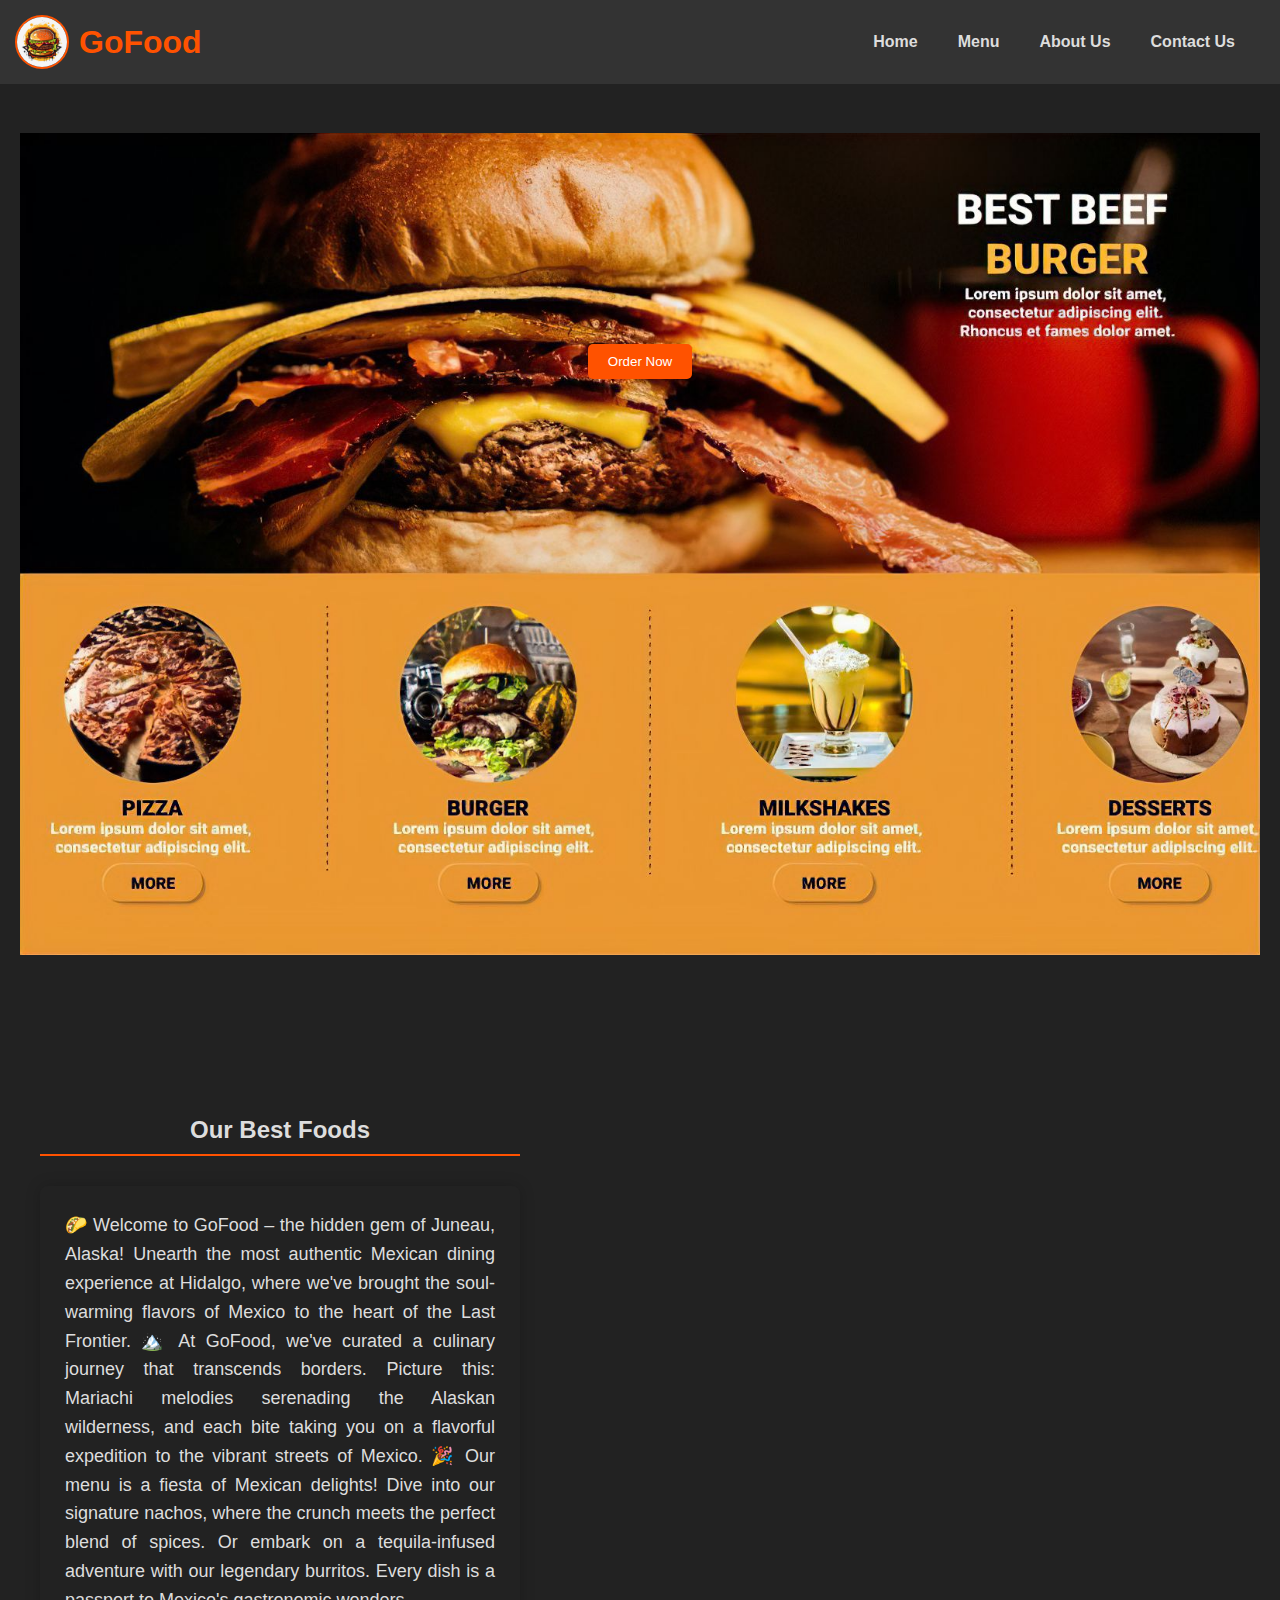
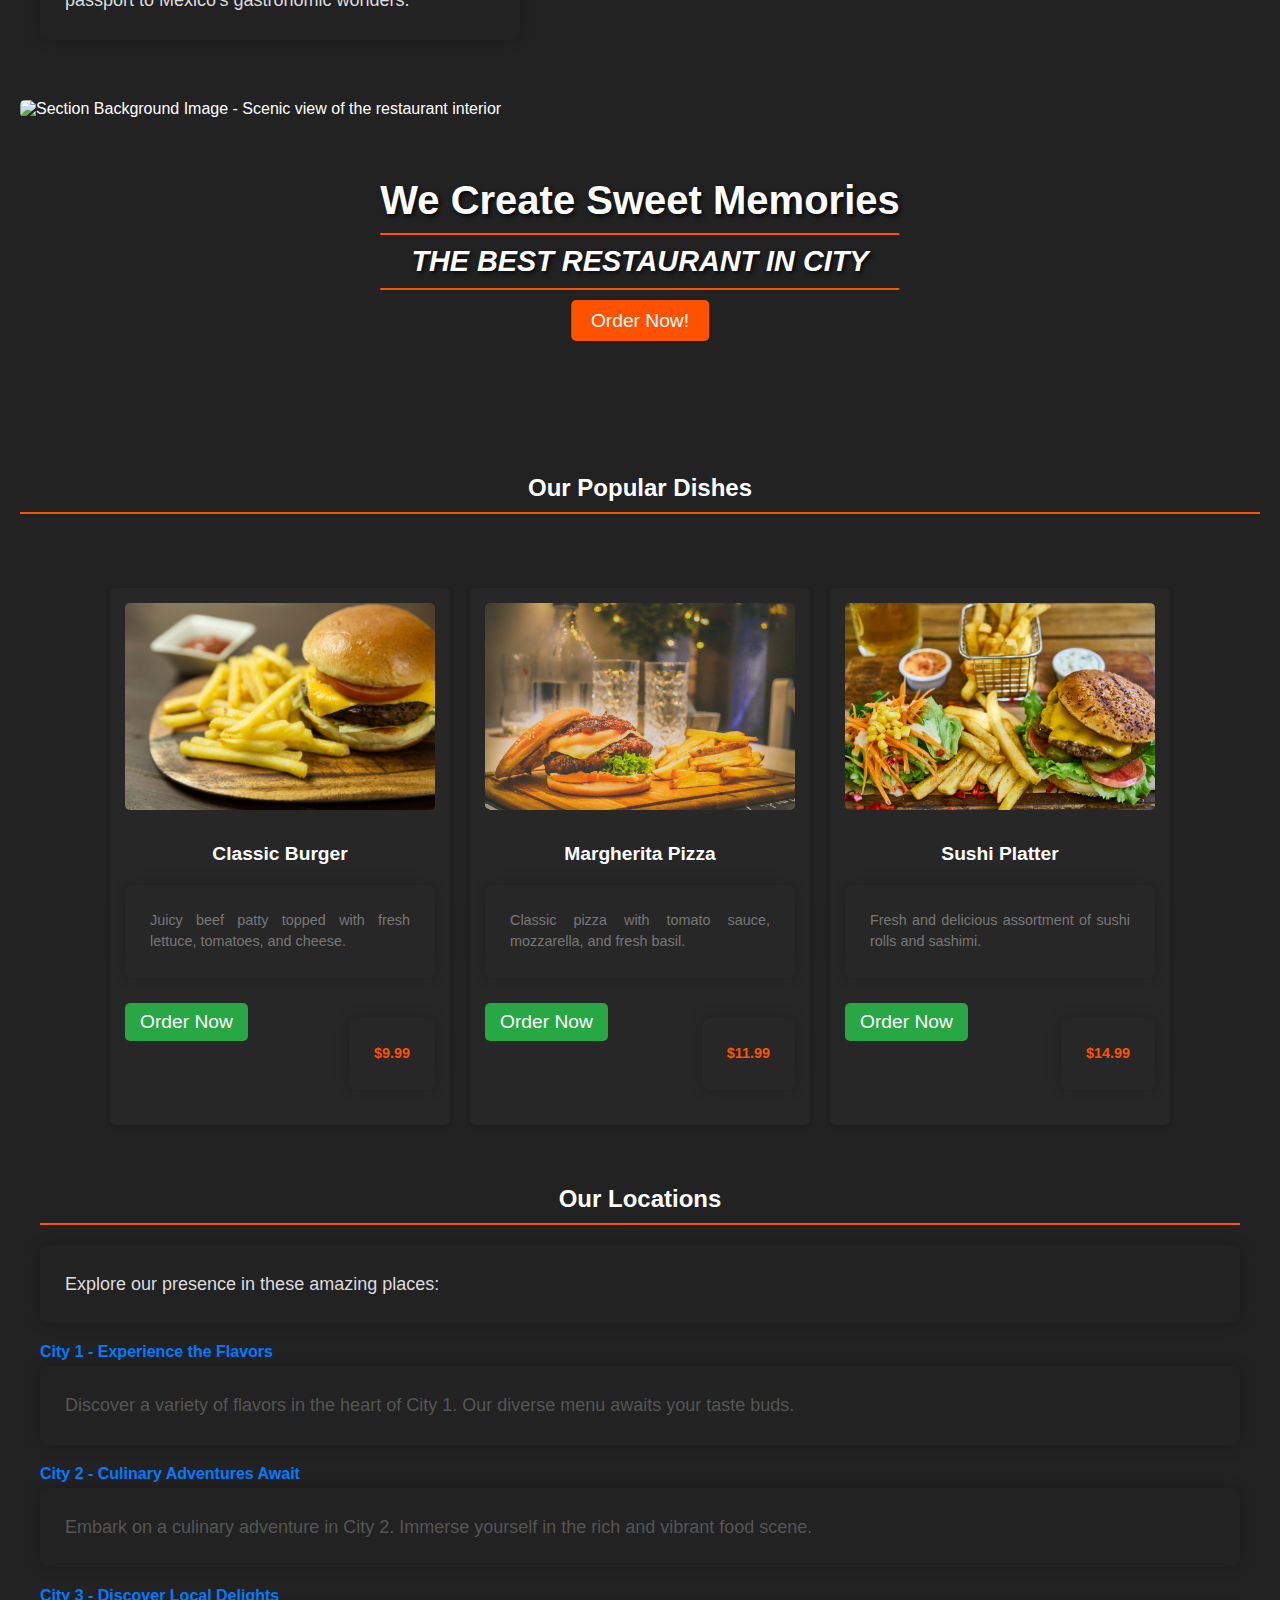
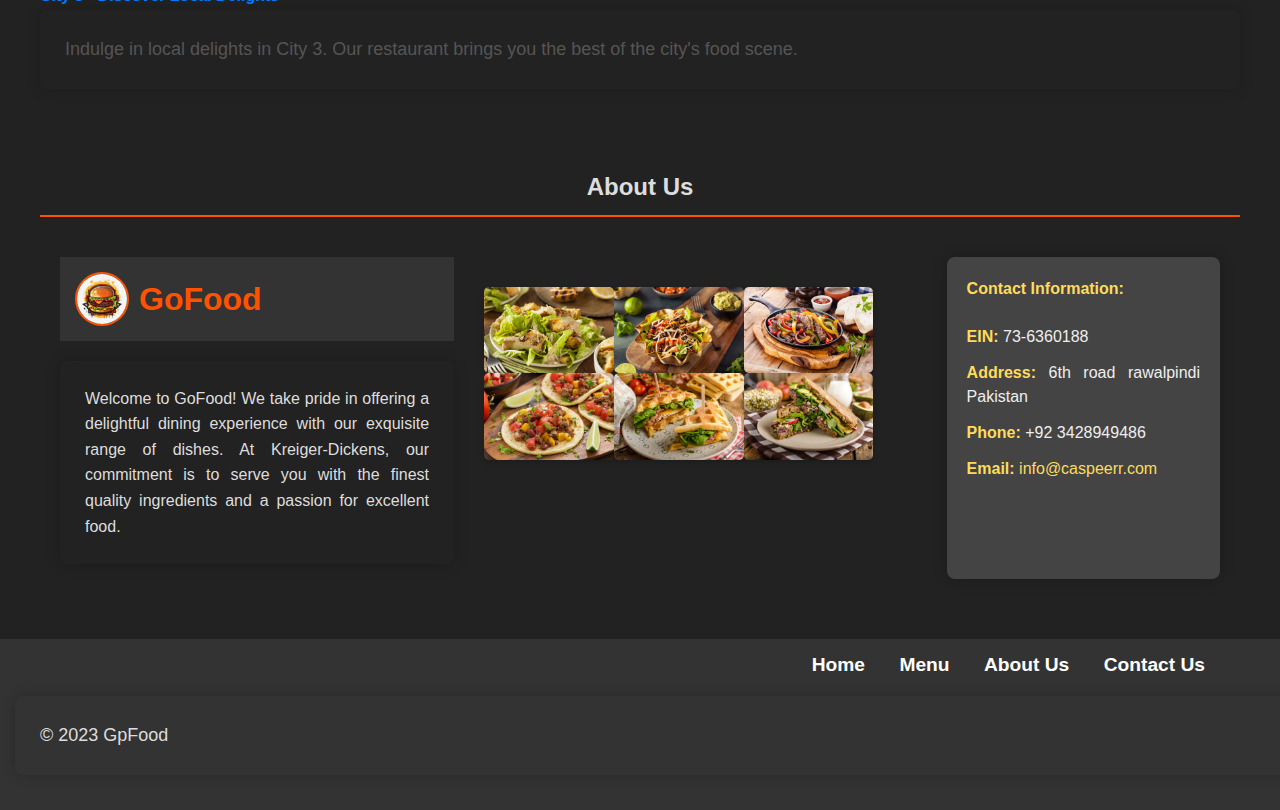
==== index.html @ 22340304 "GoFood - Delicious Food Delivered" ====
<!DOCTYPE html>
<html lang="en">
  <head>
    <meta charset="UTF-8" />
    <meta name="viewport" content="width=device-width, initial-scale=1.0" />
    <meta
      name="keywords"
      content="GoFood, food delivery, online ordering, 
    delicious food, restaurant, burger, pizza, sushi, fast food, Rawalpindi, 
    order now, reservation, contact us, special offers, pizza deals, sushi delivery, 
    online food ordering, culinary experience"
    />
    <meta
      name="description"
      content="Order food online from GoFood, one of the finest takeaways. 
      Explore our menu for delicious and mouth-watering dishes. Enjoy a delightful dining experience."
    />
    <title>GoFood - Delicious Food Delivered</title>
    <link rel="stylesheet" href="index.css" />
    <script src="script.js"></script>
  </head>
  <body>
    <header>
      <div class="logo">
        
        <img
          src="/images/isolated_hamburger_with_splash_ink_background.jpg"
          alt="GoFood Logo - Delicious burger with artistic ink splash background"
        />
        <h1>GoFood</h1>
      </div>
      <nav>
        <ul>
          <li><a href="#">Home</a></li>
          <li><a href="menu.html">Menu</a></li>
          <li><a href="aboutus.html">About Us</a></li>
          <li><a href="#contact">Contact Us</a></li>
        </ul>
      </nav>
    </header>
    <main>
      <section class="hero-banner">
        <div class="content">
          <section id="order-now">
            <button href="aboutus.html" id="order-now-button">Order Now</button>
          </section>
        </div>
      </section>
      <br /><br /><br /><br />
      <section class="featured-section">
        <div class="two-columns">
          <div class="text-column">
            <h2>Our Best Foods</h2>
            <p>
              🌮 Welcome to GoFood – the hidden gem of Juneau, Alaska! Unearth the most authentic Mexican dining experience at Hidalgo, where we've brought the soul-warming flavors of Mexico to the heart of the Last Frontier. 🏔️
            
              At GoFood, we've curated a culinary journey that transcends borders. Picture this: Mariachi melodies serenading the Alaskan wilderness, and each bite taking you on a flavorful expedition to the vibrant streets of Mexico.
            
              🎉 Our menu is a fiesta of Mexican delights! Dive into our signature nachos, where the crunch meets the perfect blend of spices. Or embark on a tequila-infused adventure with our legendary burritos. Every dish is a passport to Mexico's gastronomic wonders.
            
            </p>
          </div>
          <div class="image-column">
            <video width="600" height="600" autoplay loop muted>
              <source src="/images/Untitled.mp4" type="video/mp4">
              Your browser does not support the video tag.
            </video>
          </div>
        </div>
      </section>
      <section class="image-section">
        <div class="image-container">
          <img
          src="/images/delicious-burger.jpg"
            alt="Section Background Image - Scenic view of the restaurant interior"
          />
          <div class="overlay">
            <h2>We Create Sweet Memories</h2>
            <h2 class="subtitle">THE BEST RESTAURANT IN CITY</h2>
            <a href="aboutus.html" class="order-now-btn">Order Now!</a>
          </div>
        </div>
      </section>
      <br /><br /><br />

      <section id="menu">
        <h2>Our Popular Dishes</h2>
        <br /><br /><br />
        <div class="card-container">
          <!-- Menu Item 1 -->
          <div class="card">
            <img
            src="/images/classic-burger.jpg"
              alt="Classic Burger - Juicy beef patty topped with fresh lettuce, tomatoes, and cheese"
            />
            <h3><strong>Classic Burger</strong></h3>
            <p>
              Juicy beef patty topped with fresh lettuce, tomatoes, and cheese.
            </p>
            <p class="price">$9.99</p>
            <button class="order-now-btn">Order Now</button>
          </div>

          <!-- Menu Item 2 -->
          <div class="card">
            <img
            src="/images/margherita-pizza.jpg"
              alt="Margherita Pizza - Classic pizza with tomato sauce, mozzarella, and fresh basil"
            />

            <h3><strong>Margherita Pizza</strong></h3>
            <p>Classic pizza with tomato sauce, mozzarella, and fresh basil.</p>
            <p class="price">$11.99</p>
            <button class="order-now-btn">Order Now</button>
          </div>

          <!-- Menu Item 3 -->
          <div class="card">
            <img
            src="/images/sushi-platter.jpg"
              alt="Sushi Platter - Fresh and delicious assortment of sushi rolls and sashimi"
            />
            <h3><strong>Sushi Platter</strong></h3>
            <p>Fresh and delicious assortment of sushi rolls and sashimi.</p>
            <p class="price">$14.99</p>
            <button class="order-now-btn">Order Now</button>
          </div>

          <!-- Add more menu items as needed -->
        </div>
      </section>
      <section id="locations">
        <h2>Our Locations</h2>
        <p>Explore our presence in these amazing places:</p>
        <ul>
          <li>
            <a href="https://www.city1example.com" target="_blank"
              >City 1 - Experience the Flavors</a
            >
            <p>
              Discover a variety of flavors in the heart of City 1. Our diverse
              menu awaits your taste buds.
            </p>
          </li>
          <li>
            <a href="https://www.city2explore.com" target="_blank"
              >City 2 - Culinary Adventures Await</a
            >
            <p>
              Embark on a culinary adventure in City 2. Immerse yourself in the
              rich and vibrant food scene.
            </p>
          </li>
          <li>
            <a href="https://www.city3foodscene.com" target="_blank"
              >City 3 - Discover Local Delights</a
            >
            <p>
              Indulge in local delights in City 3. Our restaurant brings you the
              best of the city's food scene.
            </p>
          </li>
          <!-- Add more external links and descriptions as needed -->
        </ul>
      </section>

      <section id="about-us">
        <h2>About Us</h2>
        <section class="featured-section">
          <div class="two-columns">
            <div class="text-column">
              <header>
                <div class="logo">
                  <img
                    src="images/isolated_hamburger_with_splash_ink_background.jpg"
                    alt="Burger"
                  />
                  <h1>GoFood</h1>
                </div>
              </header>
              <p>
                Welcome to GoFood! We take pride in offering a delightful dining
                experience with our exquisite range of dishes. At
                Kreiger-Dickens, our commitment is to serve you with the finest
                quality ingredients and a passion for excellent food.
              </p>
            </div>
            <div class="image-column">
              <div class="image-gallery-container">
                <img
                src="/images/restaurant-interior.jpg"
                  alt="Gallery Image 1 - Visual representation of our culinary offerings"  style="width: 30%;"
                />
                <img
                src="/images/chef-preparing-food.jpg"
                  alt="Gallery Image 2 - Explore the variety in our menu" style="width: 30%;"
                />

                <img
                src="/images/dessert-selection.jpg"

                  alt="Gallery Image 3 - Enjoy a delightful dining experience" style="width: 30%;"
                />
                <img
                src="/images/fresh-produce.jpg"
                  alt="Gallery Image 4 - Discover our special offers" style="width: 30%;"
                />
                <img
                src="/images/seafood-dish.webp"
                  alt="Gallery Image 5 - Exciting pizza deals" style="width: 30%;"
                />
                <img
                src="/images/cozy-restaurant.jpg"
                  alt="Gallery Image 6 - Exclusive meal promotions" style="width: 30%;"
                />
              </div>
            </div>
            <div class="contact-info">
              <strong>Contact Information:</strong><br /><br />
              <ul>
                <li><strong>EIN:</strong> 73-6360188</li>
                <li><strong>Address:</strong> 6th road rawalpindi Pakistan</li>
                <li><strong>Phone:</strong> +92 3428949486</li>
                <li>
                  <strong>Email:</strong>
                  <a href="mailto:info@gofood.com">info@caspeerr.com</a>
                </li>
              </ul>
            </div>
          </div>
        </section>
      </section>
    </main>
    <footer>
      <div class="footer-nav">
        <nav>
          <a href="#">Home</a>
          <a href="/menu.html">Menu</a>
          <a href="aboutus.html">About Us</a>
          <a href="#contact">Contact Us</a>
        </nav>
        <div class="social-icons">
          <a href="#" target="_blank" title="Facebook"
            ><i class="fab fa-facebook-f"></i
          ></a>
          <a href="#" target="_blank" title="Twitter"
            ><i class="fab fa-twitter"></i
          ></a>
          <a href="#" target="_blank" title="Instagram"
            ><i class="fab fa-instagram"></i
          ></a>
        </div>
      </div>
      <p>&copy; 2023 GpFood</p>
    </footer>
  </body>
</html>
---- index.css ----
/* Base styles for smaller screens */
@media (min-width: 768px) {
  /* Media query styles for tablets and larger screens */
}

@media (min-width: 1024px) {
  /* Media query styles for desktops and larger screens */
}
/* Add this media query for smaller screens (adjust the max-width as needed) */
@media (max-width: 767px) {
.overlay {
  text-align: center;
  top: 0; /* Adjust the top position for better placement on smaller screens */
  transform: translate(0, 0); /* Reset the translation */
}

.overlay h2 {
  font-size: 1.8em; /* Adjust font size for smaller screens */
  margin: 10px 0;
}

.overlay .subtitle {
  font-size: 1.5em; /* Adjust font size for smaller screens */
  margin-bottom: 10px;
}

.order-now-btn {
  font-size: 1em; /* Adjust font size for smaller screens */
}
}


body {
  font-size: 16px;
  font-family: Arial, sans-serif;
  margin: 0;
  padding: 0;
  color: #fff; /* Set text color to white for better visibility on dark background */
  background-color: #222; /* Dark background color */
}
@media (max-width: 768px) {
  body {
    font-size: 14px;
  }
}

header {
  background-color: #111; /* Darken the header background */
  padding: 20px;
  display: flex;
  justify-content: space-between;
  align-items: center;
}
header .logo {
  display: flex;
  align-items: center;
}
header .logo h1 {
  color: #ff5200; /* Set logo text color to orange */
}

header .logo img {
  height: 50px;
  width: 50px;
  object-fit: cover;
  border-radius: 50%;
  margin-right: 10px;
  border: 2px solid #ff5200;
}

header h1 {
  font-size: 2em;
  margin: 0;
  padding: 0;
}

header nav {
  margin: 0;
  padding: 0;
  list-style: none;
  position: relative;
}

header nav li {
  display: inline-block;
  margin-right: 20px;
}

header nav li a {
  color: #ddd;
  text-decoration: none;
  font-weight: bold;
  padding: 10px;
}

header nav li a:hover {
  background-color: #333;
  border-radius: 5px;
}

main {
  padding: 20px;
}

.hero-banner {
  color: #fff;
  padding: 40px;
  display: flex;
  flex-direction: column;
  align-items: center;
  justify-content: center;
  text-align: center;
  height: 800px; /* Set a fixed height for the hero-banner */
  position: relative;
  overflow: hidden;
  background-image: url("/images/enlarge_111111111111.jpg"); /* Replace with your image URL */
  background-size: contain;
  background-position: center;
  background-repeat: no-repeat;
}
.logo video {
  border-radius: 10px; /* You can adjust the radius to your preference */
  overflow: hidden; /* Ensure the border-radius clips the video properly */
}

.hero-banner .content {
  flex-grow: 1;
}

.hero-banner .content h2 {
  font-size: 2em;
  margin-bottom: 10px;
}

.hero-banner .content p {
  font-size: 1em;
  margin-bottom: 20px;
}

.hero-banner .content button {
  background-color: #ff5200;
  color: #fff;
  padding: 10px 20px;
  border: none;
  border-radius: 5px;
  cursor: pointer;
}

.card-container {
  display: flex;
  flex-wrap: wrap;
  gap: 20px;
  justify-content: center;
}

.card {
  width: 25%;
  background-color: #272727;
  border-radius: 5px;
  padding: 15px;
  box-shadow: 0px 2px 5px rgba(0, 0, 0, 0.2);
}
.card button {
  background-color: #ff5200;
  color: #fff;
  display: block;
  width: auto; /* Remove the width to allow the button to adjust based on content */
  padding: 8px 15px; /* Adjust the padding to make it smaller */
  margin-top: 25px;
  border: none;
  border-radius: 5px;
  cursor: pointer;
}

.card .order-now-btn {
  background-color: #28a745; /* Bootstrap success color */
  color: #fff;
}

.card .order-now-btn:hover {
  background-color: #e04100; /* Darker shade on hover */
}

.card img {
  width: 100%;
  object-fit: cover;
  border-radius: 5px;
  margin-bottom: 10px;
  transition: transform 0.3s ease-in-out;
}

.card img:hover {
  transform: scale(1.1);
}

.card h3 {
  font-size: 1.2em;
  margin-bottom: 5px;
  font-weight: bold;
  text-align: center;
}

.card p {
  font-size: 0.9em;
  color: #777;
  line-height: 1.5;
  text-align: justify;
}

.card .price {
  font-weight: bold;
  color: #ff5200;
  float: right;
  text-align: right;
}

#about-us {
  padding: 20px;
  text-align: justify;
  line-height: 1.5;
  color: #ddd;
}

#about-us p {
  font-size: 1em;
  margin-bottom: 15px;
}

#locations {
  padding: 20px;
}

#contact {
  padding: 20px;
}

h2 {
  text-align: center;
  color: #fff;
  border-bottom: 2px solid #ff5200;
  padding-bottom: 10px;
  margin-bottom: 20px;
}

#order-now {
  text-align: center;
  margin-top: 200px;
  position: relative;
  z-index: 1; /* Ensure the button stays above the hero-banner */
}

#order-now button {
  background-color: #ff5200;
  color: #fff;
  padding: 10px 20px;
  border: none;
  border-radius: 5px;
  cursor: pointer;
}

/* ... Previous CSS Code ... */

.featured-section {
  padding: 20px;
  font-family: var(--e-global-typography-primary-font-family), Sans-serif;
  font-weight: var(--e-global-typography-primary-font-weight);
}

.two-columns {
  display: flex;
  justify-content: space-between;
  max-width: 1200px;
  margin: 0 auto;
}

.text-column {
  flex-basis: 40%;
  text-align: center; /* Center the text within the column */
  display: flex;
  flex-direction: column;
  justify-content: center;
}

.text-column h2 {
  color: #ddd;
  border-bottom: 2px solid #ff5200;
  padding-bottom: 10px;
  margin-bottom: 10px;
}

.image-column {
  flex-basis: 50%;
}

.image-column img {
  width: 100%;
  height: auto;
  border-radius: 5px;
  box-shadow: 0px 2px 5px rgba(0, 0, 0, 0.2);
}
#about-us {
  padding: 20px;
  text-align: justify;
  line-height: 1.5;
  color: #ddd;
  border-radius: 8px;
}

#about-us h2 {
  text-align: center;
  color: #ddd;
  border-bottom: 2px solid #ff5200;
  padding-bottom: 10px;
  margin-bottom: 20px;
}

.contact-info {
  background-color: #444;
  padding: 20px;
  border-radius: 8px;
  box-shadow: 0 0 15px rgba(0, 0, 0, 0.2);
}

.contact-info strong {
  color: #ffdb58;
}

.contact-info ul {
  list-style: none;
  padding: 0;
  margin: 0;
}

.contact-info li {
  margin-bottom: 12px;
  color: #eee;
}

.contact-info a {
  color: #ffdb58;
  text-decoration: none;
}

.contact-info a:hover {
  text-decoration: underline;
}
/* Add this CSS to your existing stylesheet or in a new one */
.image-section {
  position: relative;
}

.image-container {
  position: relative;
  overflow: hidden;
  height: 300px;
}

.image-container img {
  width: 100%; /* Adjust the width as needed */
  height: auto;
  border-radius: 5px;
  display: block;
  margin: 0 auto; /* Center the image */
}
.overlay {
  position: absolute;
  top: 50%;
  left: 50%;
  transform: translate(-50%, -50%);
  text-align: center;
  color: #fff;
}

.overlay h2 {
  font-size: 2.5em; /* Increase font size */
  margin: 10px 0;
  font-weight: bold; /* Add bold font weight */
  text-shadow: 2px 2px 4px rgba(0, 0, 0, 0.8); /* Add text shadow */
  color: #fff;
}

.overlay .subtitle {
  font-size: 1.8em; /* Increase font size */
  margin-bottom: 20px;
  font-style: italic; /* Add italic font style */
  color: #fff;
}

.order-now-btn {
  background-color: #ff5200;
  color: #fff;
  padding: 10px 20px;
  border: none;
  border-radius: 5px;
  cursor: pointer;
  text-decoration: none;
  font-size: 1.2em; /* Adjust font size */
}

.order-now-btn:hover {
  background-color: #e04100; /* Darker shade on hover */
}
footer {
  padding: 20px;
  text-align: center;
  background-color: #333; /* Dark background color for the footer */
  color: #fff; /* Text color for the footer */
}

.footer-nav {
  display: flex;
  justify-content: flex-end;
  align-items: center; /* Align the navbar to the right */
}

.footer-nav a {
  color: #fff;
  text-decoration: none;
  margin: 0 15px;
  font-weight: bold;
  font-size: 1.2em;
  transition: color 0.3s ease-in-out;
}

.footer-nav a:hover {
  color: #ff5200; /* Hover color for links */
}

.social-icons {
  display: flex;
}

.social-icons a {
  color: #fff;
  text-decoration: none;
  margin-right: 10px;
  font-size: 1.5em;
  transition: color 0.3s ease-in-out;
}

.social-icons a:hover {
  color: #ff5200; /* Hover color for social icons */
}
.social-media {
  margin-top: 20px;
  text-align: center;
}

.social-media a {
  display: inline-block;
  margin: 0 10px;
  color: #fff;
  font-size: 1.5em;
  transition: color 0.3s ease-in-out;
}

.social-media a:hover {
  color: #ff5200; /* Hover color for social media links */
}
.image-gallery-container {
  display: flex;
  flex-wrap: wrap;
  padding: 30px;
}

.gallery-image {
  
  width: (30% - 30px);
  margin-right: 2%; /* Adjust the percentage as needed for equal spacing */
  margin-bottom: 10px; /* Optional: Add margin at the bottom of each row */
  box-sizing: border-box;
  padding-left: 100px;
}

.gallery-image:last-child {
  margin-right: 0; /* Remove margin from the last image in each row */
}
/* Style for the modal */
.modal {
  display: none;
  position: fixed;
  top: 0;
  left: 0;
  width: 100%;
  height: 100%;
  background-color: rgba(0, 0, 0, 0.5);
  overflow: auto;
}

/* Style for the modal content */
.modal-content {
   background-color: #333;
  margin: 10% auto;
  padding: 20px;
  border: 1px solid #888;
  width: 90%;
  max-width: 800px;
  position: relative;
}

/* Style for the close button */
.close {
  position: absolute;
  top: 0;
  right: 0;
  font-size: 20px;
  font-weight: bold;
  cursor: pointer;
}

/* Style for the item image */
#modalImage {
  max-width: 50%;
  height: auto;
}

/* Style for the item title */
#modalTitle {
  font-size: 24px;
  font-weight: bold;
  margin-top: 10px;
}

/* Style for the item description */
#modalDescription {
  font-size: 16px;
  margin-top: 10px;
}

/* Style for the item price */
#modalPrice {
  font-size: 18px;
  font-weight: bold;
  margin-top: 10px;
}

/* Add animation for modal opening and closing */
.modal-content {
  animation: fadeIn 0.5s;
}

@keyframes fadeIn {
  from {
      opacity: 0;
  }
  to {
      opacity: 1;
  }
}
/* Add this CSS in your existing stylesheet or create a new one */
.modal-details {
  display: flex;
}

.modal-text {
  flex: 1; /* This will make the text take up the available space */
  padding: 20px; /* Adjust the padding as needed */
}

#modalImage {
  border-radius: 10%;
  max-width: 100%; /* Ensure the image doesn't exceed the container width */
  max-height: 300px; /* Set a maximum height for the image */
  object-fit: cover; /* Maintain aspect ratio and cover the container */
}



/* styles.css */

body {
  font-family: 'Arial', sans-serif;
  margin: 0;
  padding: 0;
  box-sizing: border-box;
}

header {
  background-color: #333;
  color: #fff;
  padding: 15px;
  display: flex;
  justify-content: space-between;
}

.logo img {
  height: 50px; /* Adjust the height as needed */
}

nav ul {
  list-style-type: none;
  display: flex;
}

nav ul li {
  margin-right: 20px;
}

section.about-section {
  padding: 20px;
  text-align: center;
}

section.about-section img {
  max-width: 100%;
  height: auto;
  margin-bottom: 20px;
}

section.gallery-section {
  text-align: center;
}

section.gallery-section img {
  max-width: 100%;
  height: auto;
  margin: 10px;
}

footer {
  background-color: #333;
  color: #fff;
  text-align: center;
  padding: 15px;
  position: relative;
  bottom: 0;
  width: 100%;
}

#locations {
  margin-top: 20px;
}

#locations ul {
  list-style-type: none;
  padding: 0;
}

#locations li {
  margin-bottom: 10px;
}

#locations li a {
  text-decoration: none;
  color: #007bff;
  font-weight: bold;
}

#locations li p {
  margin-top: 5px;
  color: #555;
}
p {
  color: #ddd;
  font-size: 18px;
  line-height: 1.6;
  text-align: justify;
 /* Dark background color for the blog section */
  padding: 25px;
  border-radius: 8px;
  box-shadow: 0 0 15px rgba(0, 0, 0, 0.2);
  margin: 20px 0;
}

p strong {
  color: #ff5200; /* Accent color for strong text */
}

p em {
  font-style: italic;
  color: #7da2a7; /* Accent color for italic text */
}

p span.highlight {
  background-color: #ff5200; /* Highlight color for specific spans */
  color: #fff;
  padding: 3px 5px;
  border-radius: 3px;
  font-weight: bold;
}
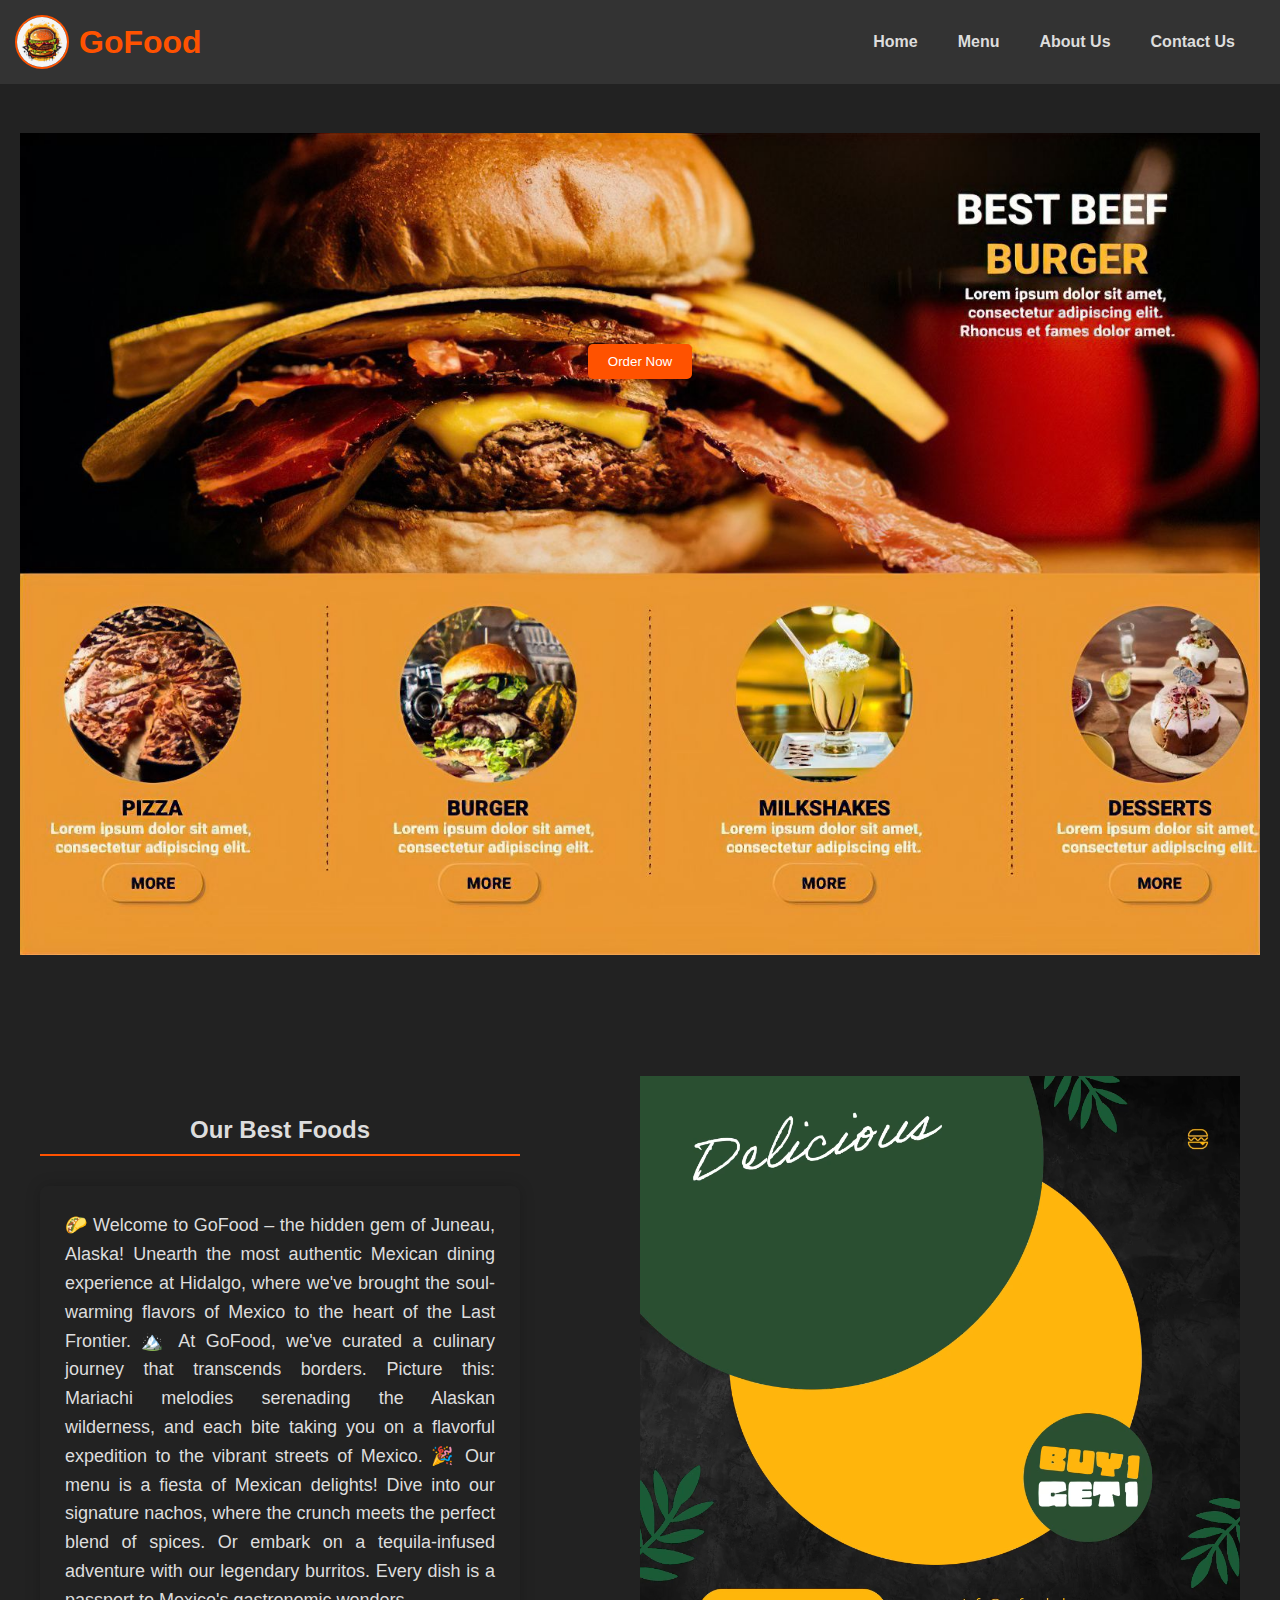
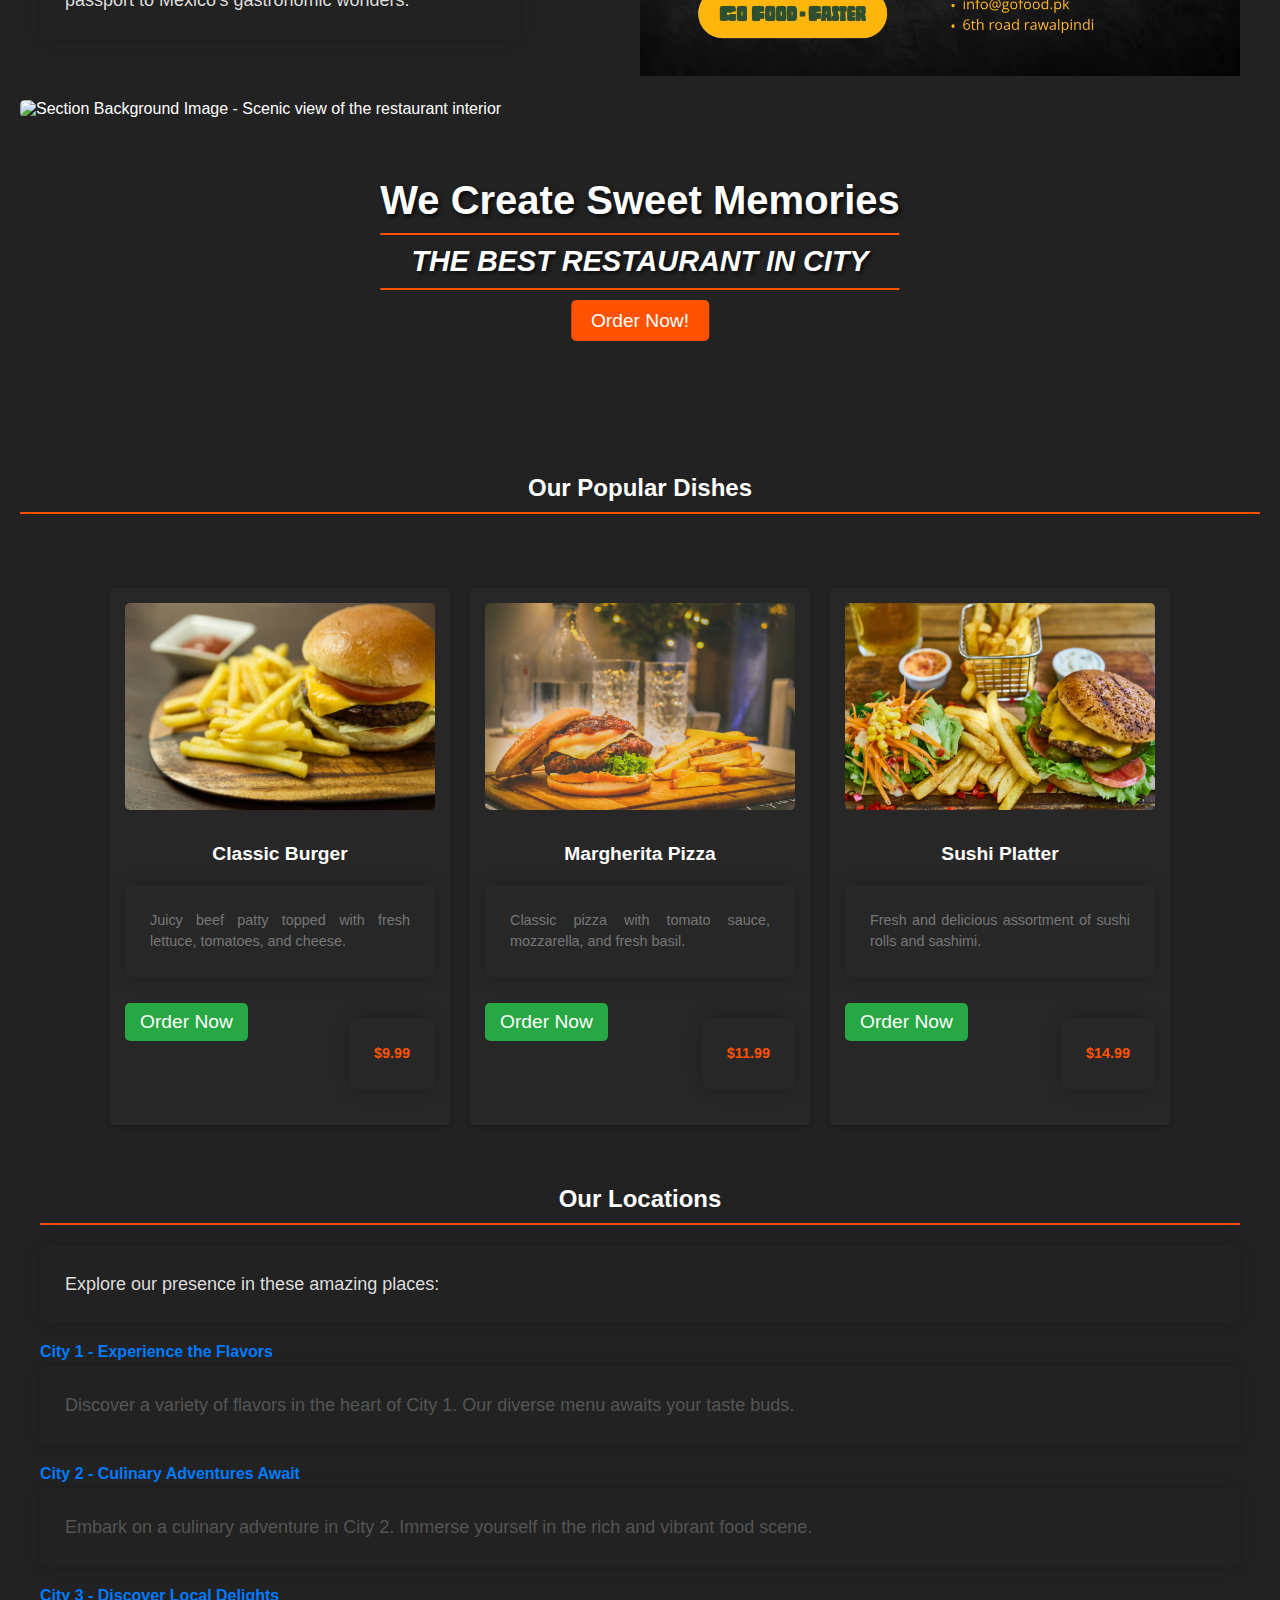
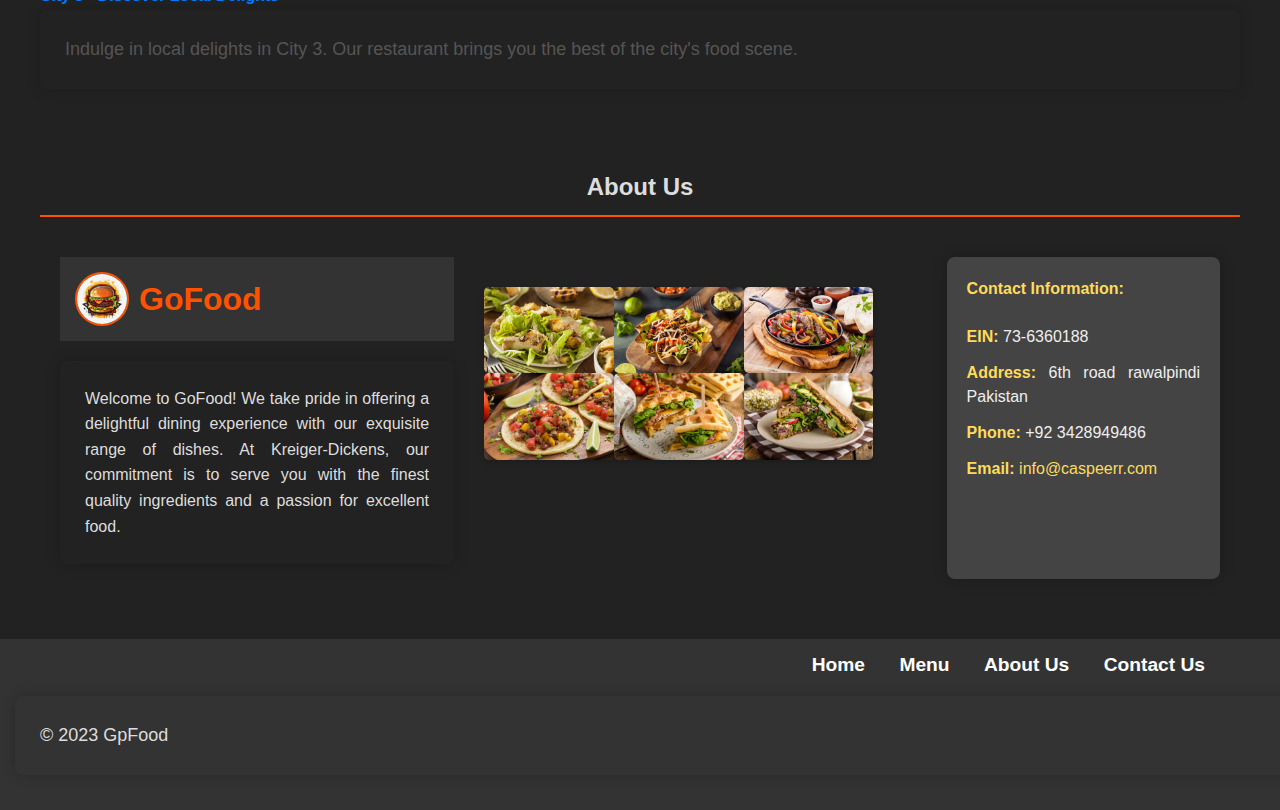
==== commit 18325319: "GoFood---Delicious-Food-Delivered" ====
--- a/index.html
+++ b/index.html
@@ -24,7 +24,7 @@
       <div class="logo">
         
         <img
-          src="/images/isolated_hamburger_with_splash_ink_background.jpg"
+          src="images/isolated_hamburger_with_splash_ink_background.jpg"
           alt="GoFood Logo - Delicious burger with artistic ink splash background"
         />
         <h1>GoFood</h1>
@@ -62,7 +62,7 @@
           </div>
           <div class="image-column">
             <video width="600" height="600" autoplay loop muted>
-              <source src="/images/Untitled.mp4" type="video/mp4">
+              <source src="images/Untitled.mp4" type="video/mp4">
               Your browser does not support the video tag.
             </video>
           </div>
@@ -71,7 +71,7 @@
       <section class="image-section">
         <div class="image-container">
           <img
-          src="/images/delicious-burger.jpg"
+          src="images/delicious-burger.jpg"
             alt="Section Background Image - Scenic view of the restaurant interior"
           />
           <div class="overlay">
@@ -90,7 +90,7 @@
           <!-- Menu Item 1 -->
           <div class="card">
             <img
-            src="/images/classic-burger.jpg"
+            src="images/classic-burger.jpg"
               alt="Classic Burger - Juicy beef patty topped with fresh lettuce, tomatoes, and cheese"
             />
             <h3><strong>Classic Burger</strong></h3>
@@ -104,7 +104,7 @@
           <!-- Menu Item 2 -->
           <div class="card">
             <img
-            src="/images/margherita-pizza.jpg"
+            src="images/margherita-pizza.jpg"
               alt="Margherita Pizza - Classic pizza with tomato sauce, mozzarella, and fresh basil"
             />
 
@@ -117,7 +117,7 @@
           <!-- Menu Item 3 -->
           <div class="card">
             <img
-            src="/images/sushi-platter.jpg"
+            src="images/sushi-platter.jpg"
               alt="Sushi Platter - Fresh and delicious assortment of sushi rolls and sashimi"
             />
             <h3><strong>Sushi Platter</strong></h3>
@@ -188,29 +188,29 @@
             <div class="image-column">
               <div class="image-gallery-container">
                 <img
-                src="/images/restaurant-interior.jpg"
+                src="images/restaurant-interior.jpg"
                   alt="Gallery Image 1 - Visual representation of our culinary offerings"  style="width: 30%;"
                 />
                 <img
-                src="/images/chef-preparing-food.jpg"
+                src="images/chef-preparing-food.jpg"
                   alt="Gallery Image 2 - Explore the variety in our menu" style="width: 30%;"
                 />
 
                 <img
-                src="/images/dessert-selection.jpg"
+                src="images/dessert-selection.jpg"
 
                   alt="Gallery Image 3 - Enjoy a delightful dining experience" style="width: 30%;"
                 />
                 <img
-                src="/images/fresh-produce.jpg"
+                src="images/fresh-produce.jpg"
                   alt="Gallery Image 4 - Discover our special offers" style="width: 30%;"
                 />
                 <img
-                src="/images/seafood-dish.webp"
+                src="images/seafood-dish.webp"
                   alt="Gallery Image 5 - Exciting pizza deals" style="width: 30%;"
                 />
                 <img
-                src="/images/cozy-restaurant.jpg"
+                src="images/cozy-restaurant.jpg"
                   alt="Gallery Image 6 - Exclusive meal promotions" style="width: 30%;"
                 />
               </div>
--- a/index.css
+++ b/index.css
@@ -114,7 +114,7 @@
   height: 800px; /* Set a fixed height for the hero-banner */
   position: relative;
   overflow: hidden;
-  background-image: url("/images/enlarge_111111111111.jpg"); /* Replace with your image URL */
+  background-image: url("images/enlarge_111111111111.jpg"); /* Replace with your image URL */
   background-size: contain;
   background-position: center;
   background-repeat: no-repeat;
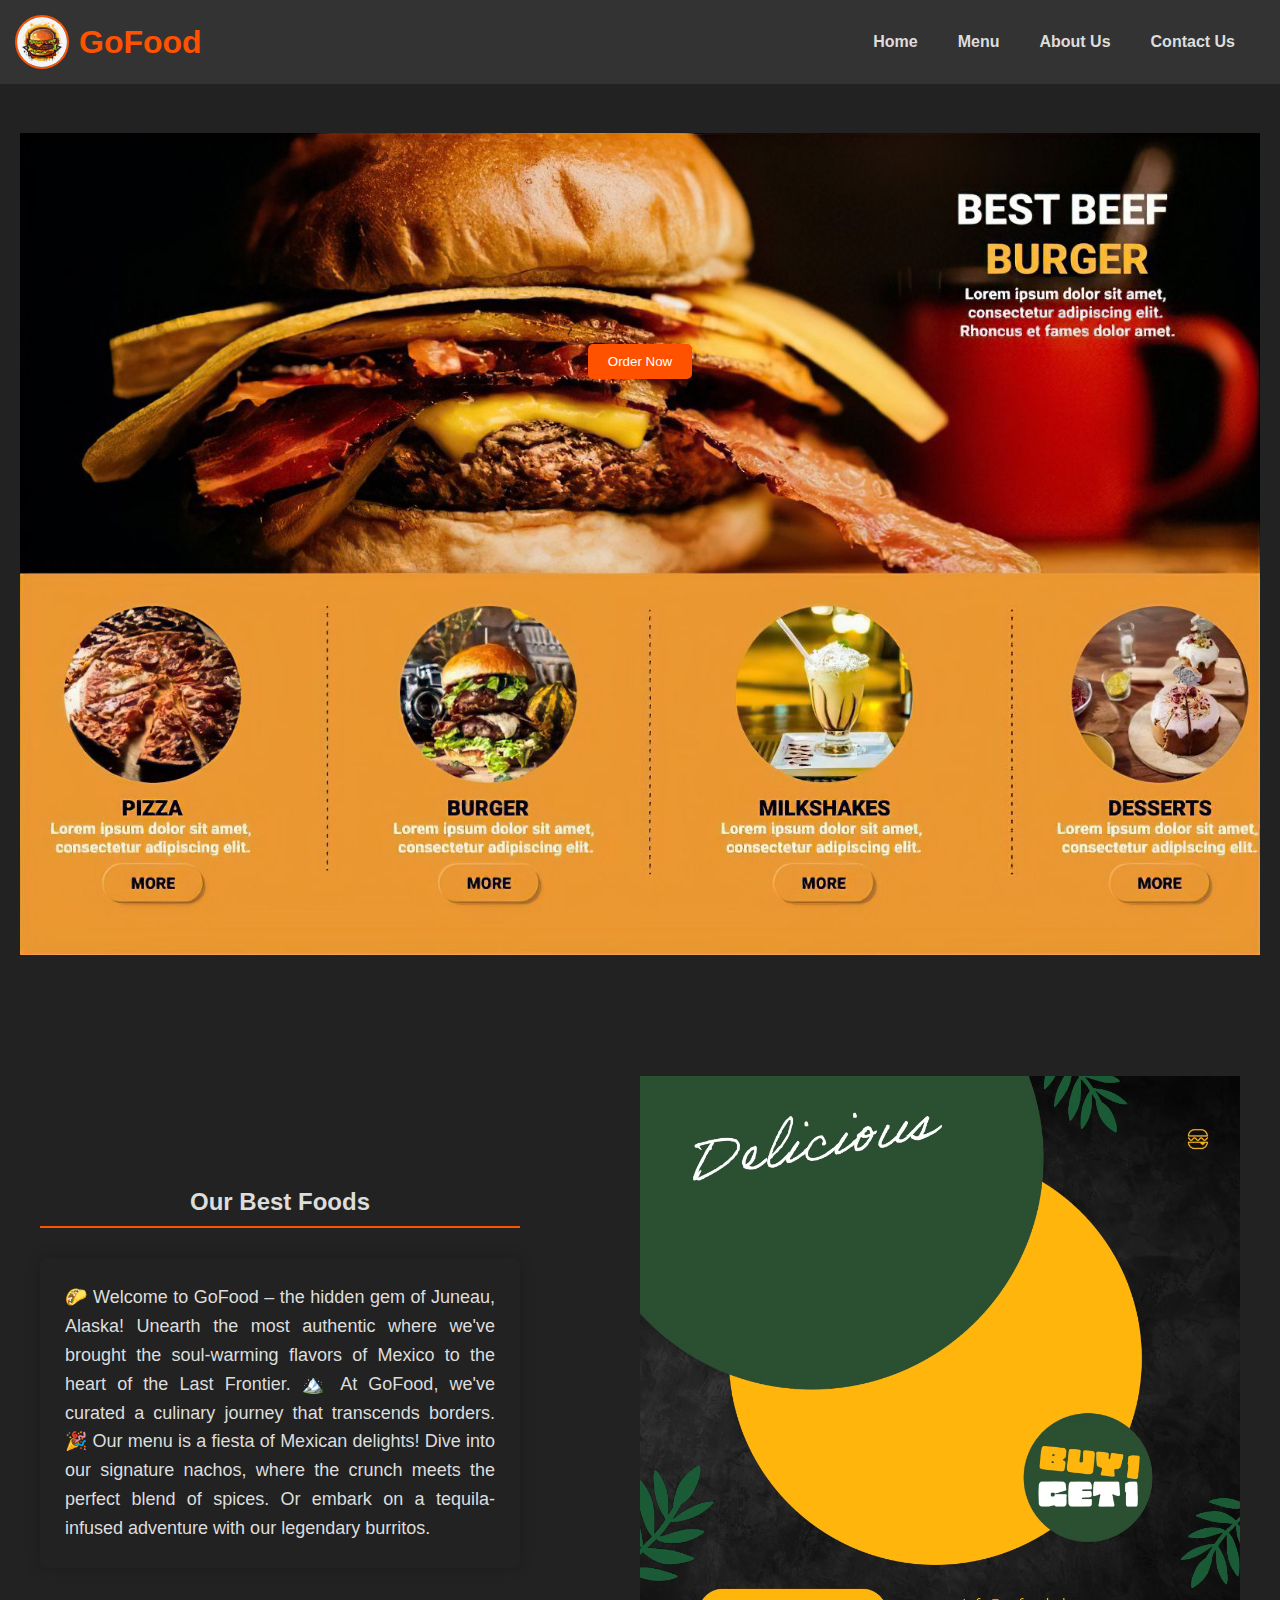
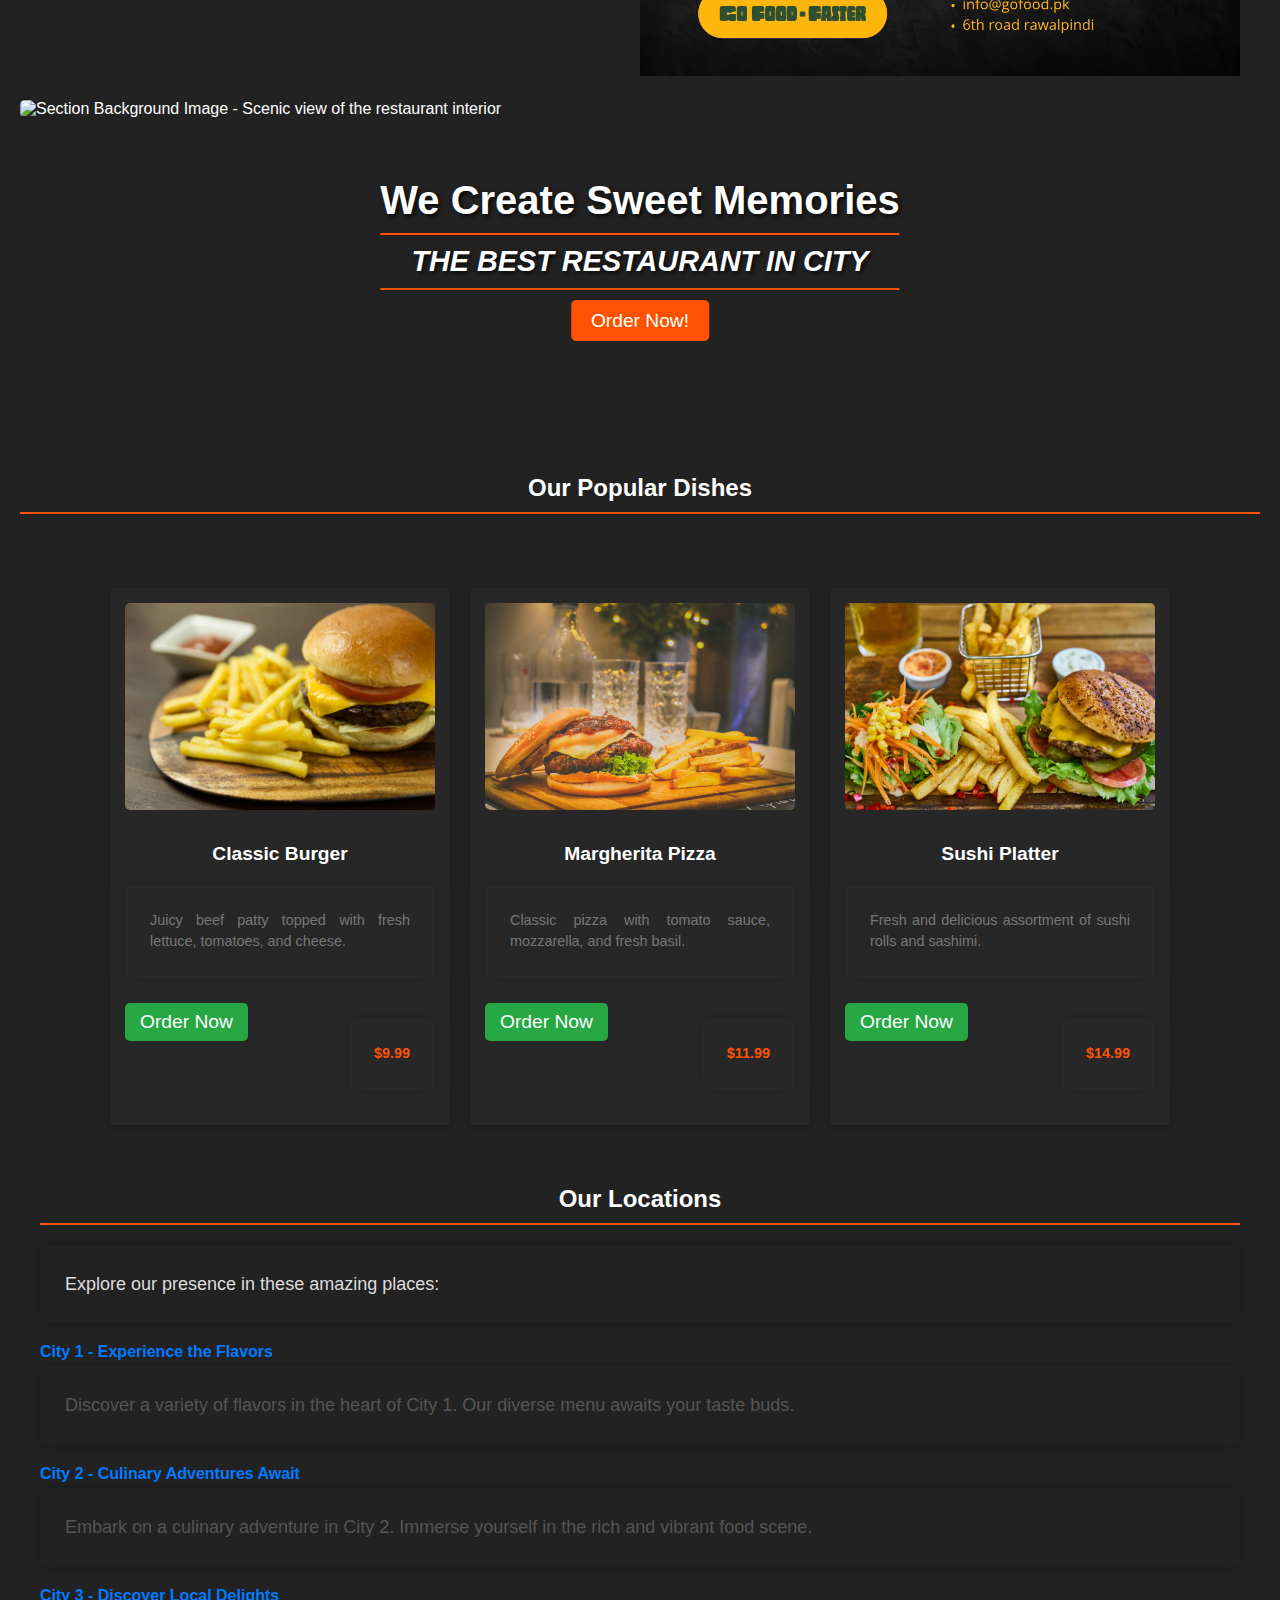
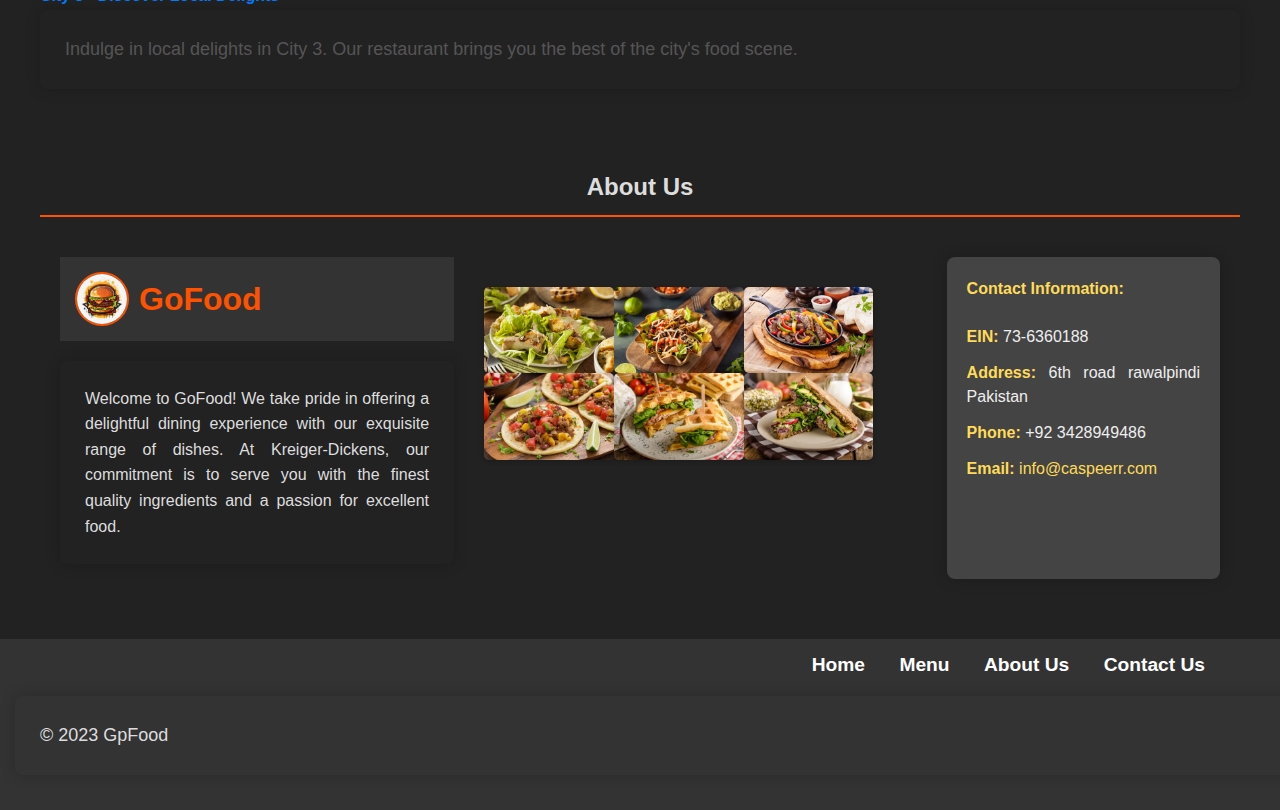
==== commit fbe86e2c: "GoFood---Delicious-Food-Delivered" ====
--- a/index.html
+++ b/index.html
@@ -24,7 +24,7 @@
       <div class="logo">
         
         <img
-          src="images/isolated_hamburger_with_splash_ink_background.jpg"
+          src="images/isolated_hamburger_with_splash_ink_background-min.jpg"
           alt="GoFood Logo - Delicious burger with artistic ink splash background"
         />
         <h1>GoFood</h1>
@@ -52,11 +52,11 @@
           <div class="text-column">
             <h2>Our Best Foods</h2>
             <p>
-              🌮 Welcome to GoFood – the hidden gem of Juneau, Alaska! Unearth the most authentic Mexican dining experience at Hidalgo, where we've brought the soul-warming flavors of Mexico to the heart of the Last Frontier. 🏔️
+              🌮 Welcome to GoFood – the hidden gem of Juneau, Alaska! Unearth the most authentic where we've brought the soul-warming flavors of Mexico to the heart of the Last Frontier. 🏔️
             
-              At GoFood, we've curated a culinary journey that transcends borders. Picture this: Mariachi melodies serenading the Alaskan wilderness, and each bite taking you on a flavorful expedition to the vibrant streets of Mexico.
+              At GoFood, we've curated a culinary journey that transcends borders. 
             
-              🎉 Our menu is a fiesta of Mexican delights! Dive into our signature nachos, where the crunch meets the perfect blend of spices. Or embark on a tequila-infused adventure with our legendary burritos. Every dish is a passport to Mexico's gastronomic wonders.
+              🎉 Our menu is a fiesta of Mexican delights! Dive into our signature nachos, where the crunch meets the perfect blend of spices. Or embark on a tequila-infused adventure with our legendary burritos.
             
             </p>
           </div>
@@ -117,7 +117,7 @@
           <!-- Menu Item 3 -->
           <div class="card">
             <img
-            src="images/sushi-platter.jpg"
+            src="images/sushi-platter-min.jpg"
               alt="Sushi Platter - Fresh and delicious assortment of sushi rolls and sashimi"
             />
             <h3><strong>Sushi Platter</strong></h3>
@@ -172,7 +172,7 @@
               <header>
                 <div class="logo">
                   <img
-                    src="images/isolated_hamburger_with_splash_ink_background.jpg"
+                    src="images/isolated_hamburger_with_splash_ink_background-min.jpg"
                     alt="Burger"
                   />
                   <h1>GoFood</h1>
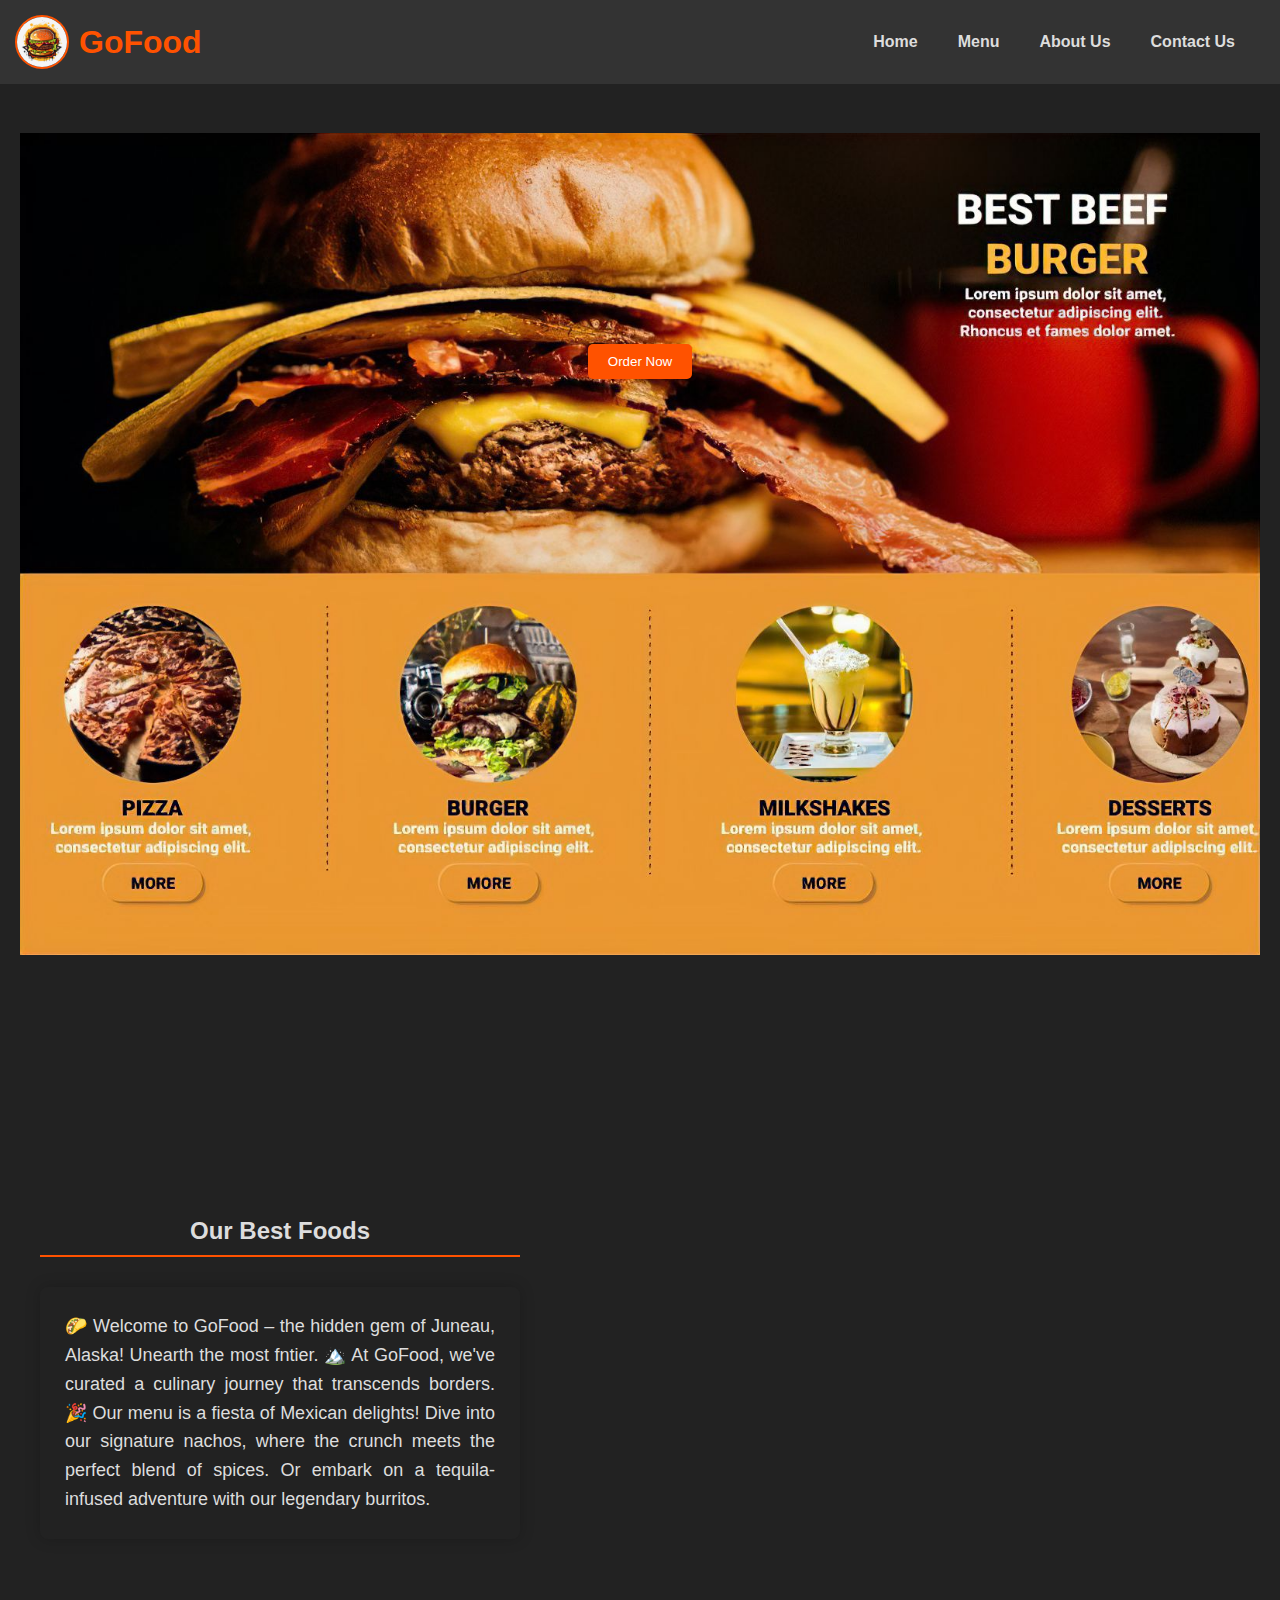
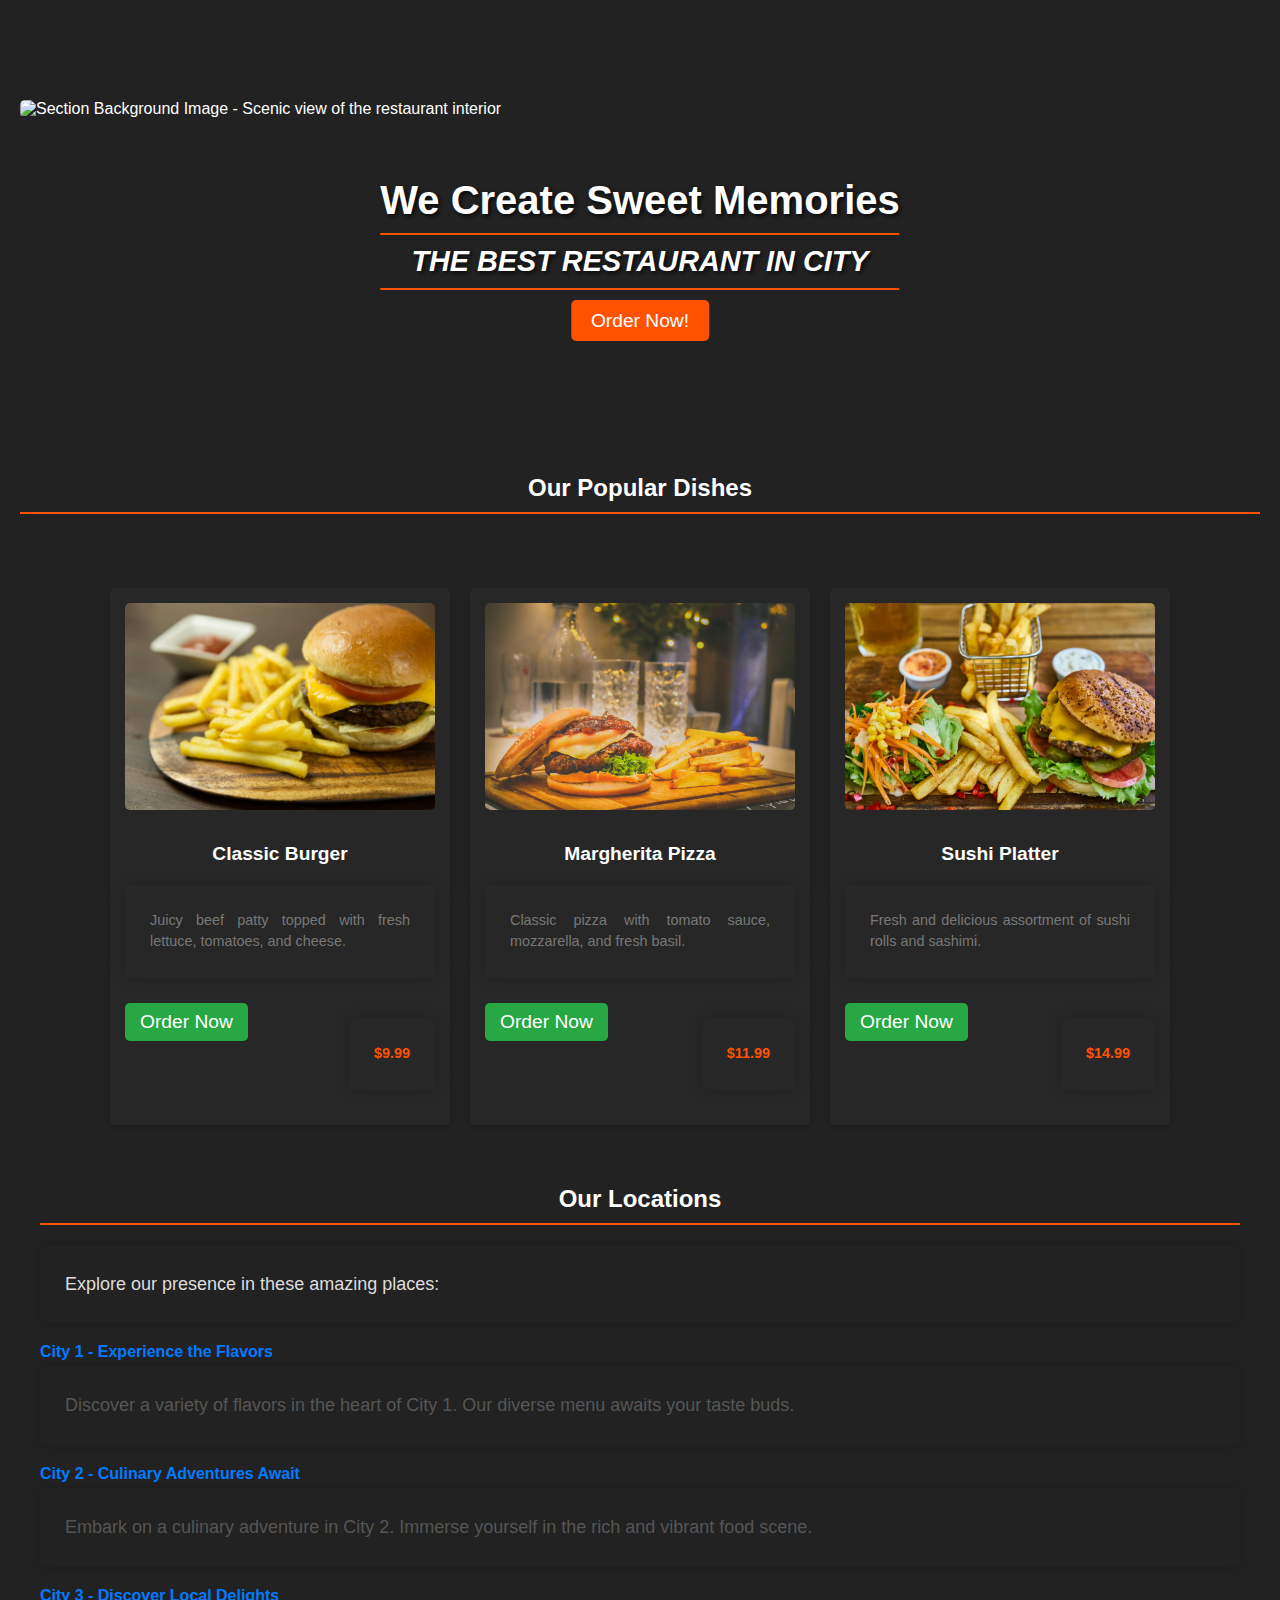
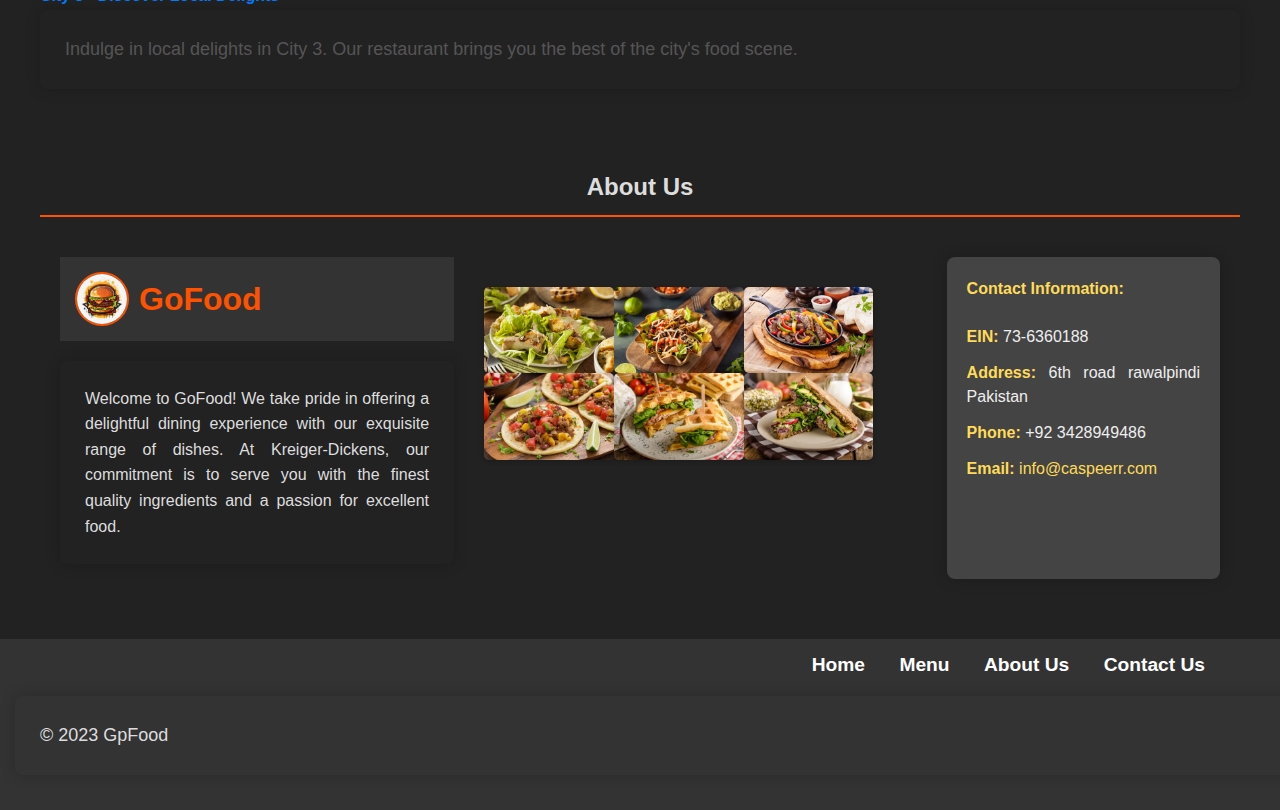
==== commit dc4a32a5: "GoFood---Delicious-Food-Delivered" ====
--- a/index.html
+++ b/index.html
@@ -24,7 +24,7 @@
       <div class="logo">
         
         <img
-          src="images/isolated_hamburger_with_splash_ink_background-min.jpg"
+          src="images/logo.jpg"
           alt="GoFood Logo - Delicious burger with artistic ink splash background"
         />
         <h1>GoFood</h1>
@@ -52,7 +52,7 @@
           <div class="text-column">
             <h2>Our Best Foods</h2>
             <p>
-              🌮 Welcome to GoFood – the hidden gem of Juneau, Alaska! Unearth the most authentic where we've brought the soul-warming flavors of Mexico to the heart of the Last Frontier. 🏔️
+              🌮 Welcome to GoFood – the hidden gem of Juneau, Alaska! Unearth the most fntier. 🏔️
             
               At GoFood, we've curated a culinary journey that transcends borders. 
             
@@ -172,7 +172,7 @@
               <header>
                 <div class="logo">
                   <img
-                    src="images/isolated_hamburger_with_splash_ink_background-min.jpg"
+                    src="images/logo.jpg"
                     alt="Burger"
                   />
                   <h1>GoFood</h1>
